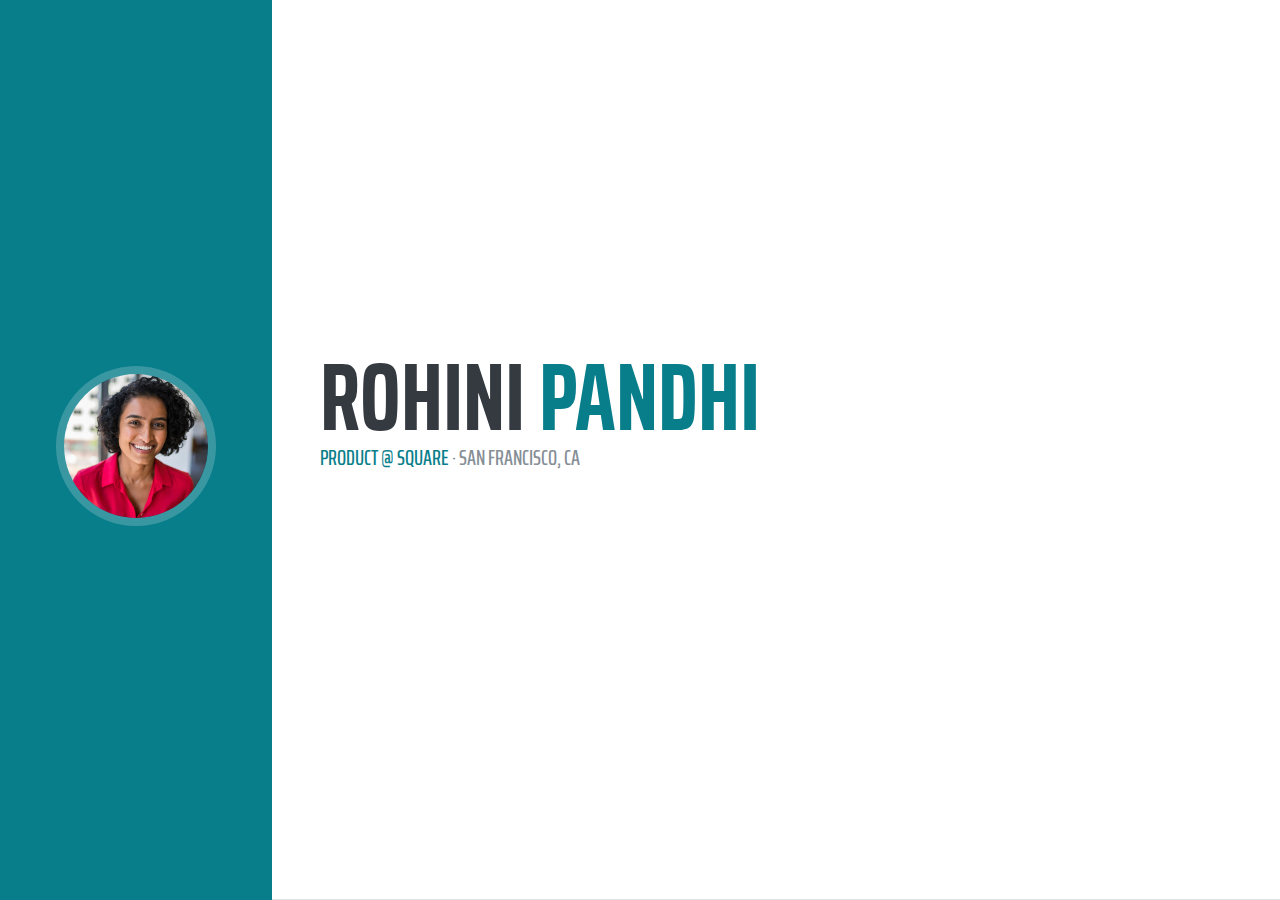
==== index.html @ e5aa47ea "first commit" ====
<!DOCTYPE html>
<html lang="en">

  <head>

    <meta charset="utf-8">
    <meta name="viewport" content="width=device-width, initial-scale=1, shrink-to-fit=no">
    <meta name="description" content="">
    <meta name="author" content="">

    <title>Rohini Pandhi</title>

    <!-- Bootstrap core CSS -->
    <link href="bootstrap/css/bootstrap.min.css" rel="stylesheet">

    <!-- Custom fonts for this template -->
    <link href="https://fonts.googleapis.com/css?family=Saira+Extra+Condensed:100,200,300,400,500,600,700,800,900" rel="stylesheet">
    <link href="https://fonts.googleapis.com/css?family=Open+Sans:300,300i,400,400i,600,600i,700,700i,800,800i" rel="stylesheet">
    <link rel="stylesheet" href="https://use.fontawesome.com/releases/v5.0.13/css/all.css" integrity="sha384-DNOHZ68U8hZfKXOrtjWvjxusGo9WQnrNx2sqG0tfsghAvtVlRW3tvkXWZh58N9jp" crossorigin="anonymous">

    <!-- Custom styles for this template -->
    <link href="css/resume.min.css" rel="stylesheet">

    <link rel="icon" type="image/png" href="favicon.png"/>

  </head>

  <body id="page-top">

    <nav class="navbar navbar-expand-lg navbar-dark bg-primary fixed-top" id="sideNav">
      <a class="navbar-brand js-scroll-trigger" href="#page-top">
        <span class="d-none d-lg-block">
          <img class="img-fluid img-profile rounded-circle mx-auto mb-2" src="img/profile.jpg" alt="">
        </span>
      </a>
      <button class="navbar-toggler" type="button" data-toggle="collapse" data-target="#navbarSupportedContent" aria-controls="navbarSupportedContent" aria-expanded="false" aria-label="Toggle navigation">
        <span class="navbar-toggler-icon"></span>
      </button>
      <div class="collapse navbar-collapse" id="navbarSupportedContent">
      </div>
    </nav>

    <div class="container-fluid p-0">

      <section class="resume-section p-3 p-lg-5 d-flex d-column" id="about">
        <div class="my-auto">
          <h1 class="mb-0">Rohini
            <span class="text-primary">Pandhi</span>
          </h1>
          <div class="subheading mb-5"><a href="https://squareup.com/" target="_blank">Product @ Square</a> · San Francisco, CA
          </div>
          <ul class="list-inline list-social-icons mb-0">
            <li class="list-inline-item">
              <a href="https://medium.com/@rohinip" target="_blank">
                <span class="fa-stack fa-lg">
                  <i class="fa fa-circle fa-stack-2x"></i>
                  <i class="fab fa-medium-m fa-stack-1x fa-inverse"></i>
                </span>
              </a>
            </li>
            <li class="list-inline-item">
              <a href="https://twitter.com/@rohinip" target="_blank">
                <span class="fa-stack fa-lg">
                  <i class="fa fa-circle fa-stack-2x"></i>
                  <i class="fab fa-twitter fa-stack-1x fa-inverse"></i>
                </span>
              </a>
            </li>
            <li class="list-inline-item">
              <a href="https://www.linkedin.com/in/rohinipandhi/" target="_blank">
                <span class="fa-stack fa-lg">
                  <i class="fa fa-circle fa-stack-2x"></i>
                  <i class="fab fa-linkedin fa-stack-1x fa-inverse"></i>
                </span>
              </a>
            </li>
            <li class="list-inline-item">
              <a href="https://github.com/rohinip" target="_blank">
                <span class="fa-stack fa-lg">
                  <i class="fa fa-circle fa-stack-2x"></i>
                  <i class="fab fa-github fa-stack-1x fa-inverse"></i>
                </span>
              </a>
            </li>
          </ul>
        </div>
      </section>

    <!-- Bootstrap core JavaScript -->
    <script src="bootstrap/js/bootstrap.bundle.min.js"></script>

  </body>

</html>
---- css/resume.min.css ----
body{font-family:'Open Sans',serif;padding-top:54px;color:#868e96}@media (min-width:992px){body{padding-top:0;padding-left:17rem}}h1,h2,h3,h4,h5,h6{font-family:'Saira Extra Condensed',serif;font-weight:700;text-transform:uppercase;color:#343a40}h1{font-size:6rem;line-height:5.5rem}h2{font-size:3.5rem}.subheading{text-transform:uppercase;font-weight:500;font-family:'Saira Extra Condensed',serif;font-size:1.35rem}.list-social-icons a{color:#495057}.list-social-icons a:hover{color:#066570}.list-social-icons a .fa-lg{font-size:1.75rem}.list-icons{font-size:3rem}.list-icons .list-inline-item i:hover{color:#bd5d38}#sideNav .navbar-nav .nav-item .nav-link{font-weight:600;text-transform:uppercase}@media (min-width:992px){#sideNav{text-align:center;position:fixed;top:0;left:0;display:flex;flex-direction:column;width:17rem;height:100vh}#sideNav .navbar-brand{display:flex;margin:auto auto 0;padding:.5rem}#sideNav .navbar-brand .img-profile{max-width:10rem;max-height:10rem;border:.5rem solid rgba(255,255,255,.2)}#sideNav .navbar-collapse{display:flex;align-items:flex-start;flex-grow:0;width:100%;margin-bottom:auto}#sideNav .navbar-collapse .navbar-nav{flex-direction:column;width:100%}#sideNav .navbar-collapse .navbar-nav .nav-item{display:block}#sideNav .navbar-collapse .navbar-nav .nav-item .nav-link{display:block}}section.resume-section{border-bottom:1px solid #dee2e6;padding-top:5rem!important;padding-bottom:5rem!important}section.resume-section .resume-item .resume-date{min-width:none}@media (min-width:768px){section.resume-section{min-height:100vh}section.resume-section .resume-item .resume-date{min-width:18rem}}@media (min-width:992px){section.resume-section{padding-top:3rem!important;padding-bottom:3rem!important}}.bg-primary{background-color:#087E8B!important}.text-primary{color:#087E8B!important}a{color:#087E8B}a:active,a:focus,a:hover{color:#066570}
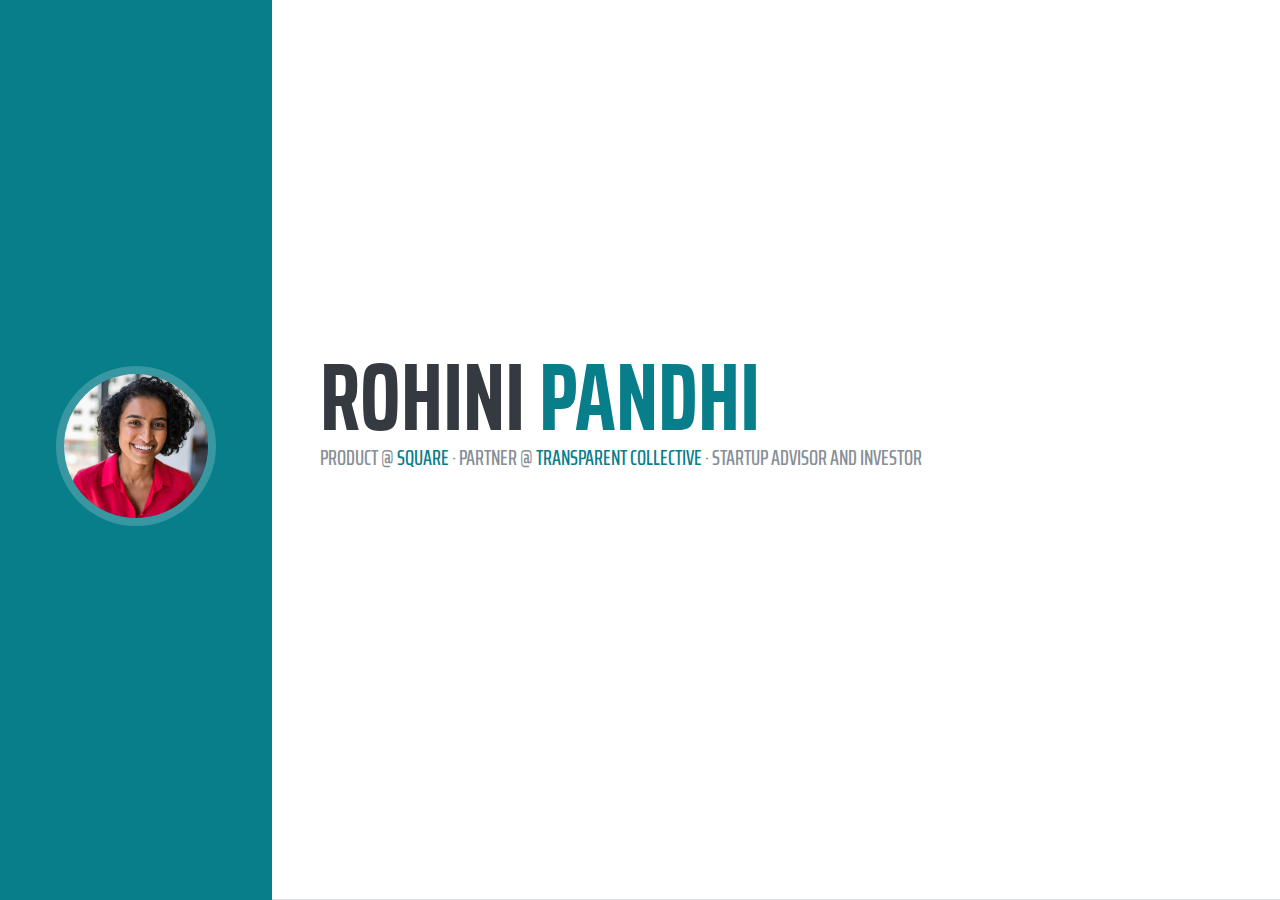
==== commit 448671da: "updated mobile" ====
--- a/index.html
+++ b/index.html
@@ -12,15 +12,10 @@
 
     <!-- Bootstrap core CSS -->
     <link href="bootstrap/css/bootstrap.min.css" rel="stylesheet">
-
-    <!-- Custom fonts for this template -->
     <link href="https://fonts.googleapis.com/css?family=Saira+Extra+Condensed:100,200,300,400,500,600,700,800,900" rel="stylesheet">
     <link href="https://fonts.googleapis.com/css?family=Open+Sans:300,300i,400,400i,600,600i,700,700i,800,800i" rel="stylesheet">
     <link rel="stylesheet" href="https://use.fontawesome.com/releases/v5.0.13/css/all.css" integrity="sha384-DNOHZ68U8hZfKXOrtjWvjxusGo9WQnrNx2sqG0tfsghAvtVlRW3tvkXWZh58N9jp" crossorigin="anonymous">
-
-    <!-- Custom styles for this template -->
     <link href="css/resume.min.css" rel="stylesheet">
-
     <link rel="icon" type="image/png" href="favicon.png"/>
 
   </head>
@@ -30,12 +25,9 @@
     <nav class="navbar navbar-expand-lg navbar-dark bg-primary fixed-top" id="sideNav">
       <a class="navbar-brand js-scroll-trigger" href="#page-top">
         <span class="d-none d-lg-block">
-          <img class="img-fluid img-profile rounded-circle mx-auto mb-2" src="img/profile.jpg" alt="">
+          <img class="img-fluid img-profile rounded-circle mx-auto mb-2" src="img/profile.jpg" alt="Rohini Pandhi">
         </span>
       </a>
-      <button class="navbar-toggler" type="button" data-toggle="collapse" data-target="#navbarSupportedContent" aria-controls="navbarSupportedContent" aria-expanded="false" aria-label="Toggle navigation">
-        <span class="navbar-toggler-icon"></span>
-      </button>
       <div class="collapse navbar-collapse" id="navbarSupportedContent">
       </div>
     </nav>
@@ -47,7 +39,7 @@
           <h1 class="mb-0">Rohini
             <span class="text-primary">Pandhi</span>
           </h1>
-          <div class="subheading mb-5"><a href="https://squareup.com/" target="_blank">Product @ Square</a> · San Francisco, CA
+          <div class="subheading mb-5">Product @ <a href="https://squareup.com/" target="_blank">Square</a> · Partner @ <a href="https://www.transparentcollective.com/" target="_blank">Transparent Collective</a> · Startup Advisor and Investor
           </div>
           <ul class="list-inline list-social-icons mb-0">
             <li class="list-inline-item">
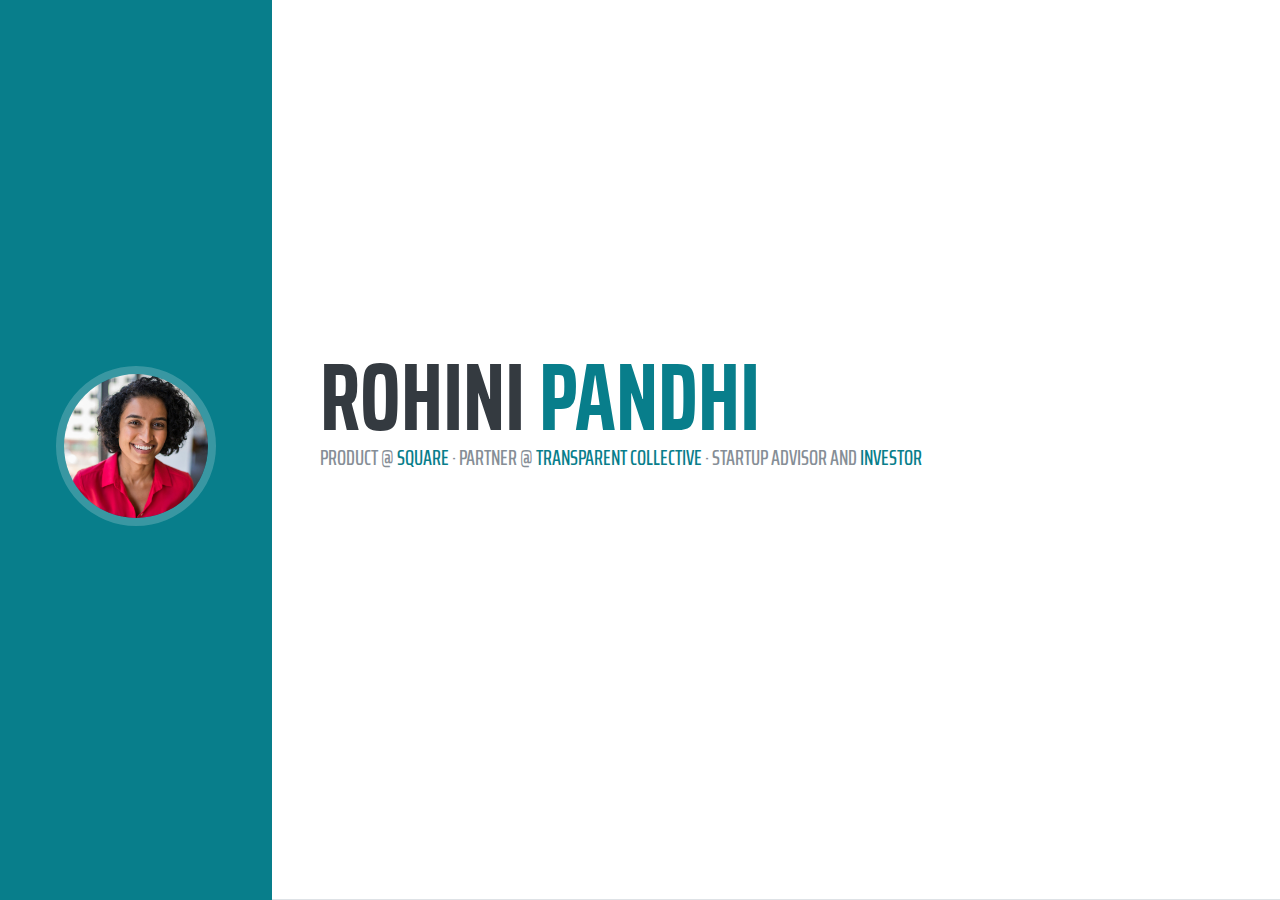
==== commit 777674bd: "Update index.html" ====
--- a/index.html
+++ b/index.html
@@ -39,7 +39,7 @@
           <h1 class="mb-0">Rohini
             <span class="text-primary">Pandhi</span>
           </h1>
-          <div class="subheading mb-5">Product @ <a href="https://squareup.com/" target="_blank">Square</a> · Partner @ <a href="https://www.transparentcollective.com/" target="_blank">Transparent Collective</a> · Startup Advisor and Investor
+          <div class="subheading mb-5">Product @ <a href="https://squareup.com/" target="_blank">Square</a> · Partner @ <a href="https://www.transparentcollective.com/" target="_blank">Transparent Collective</a> · Startup Advisor and <a href="https://angel.co/p/rohinip" target="_blank">Investor</a>
           </div>
           <ul class="list-inline list-social-icons mb-0">
             <li class="list-inline-item">
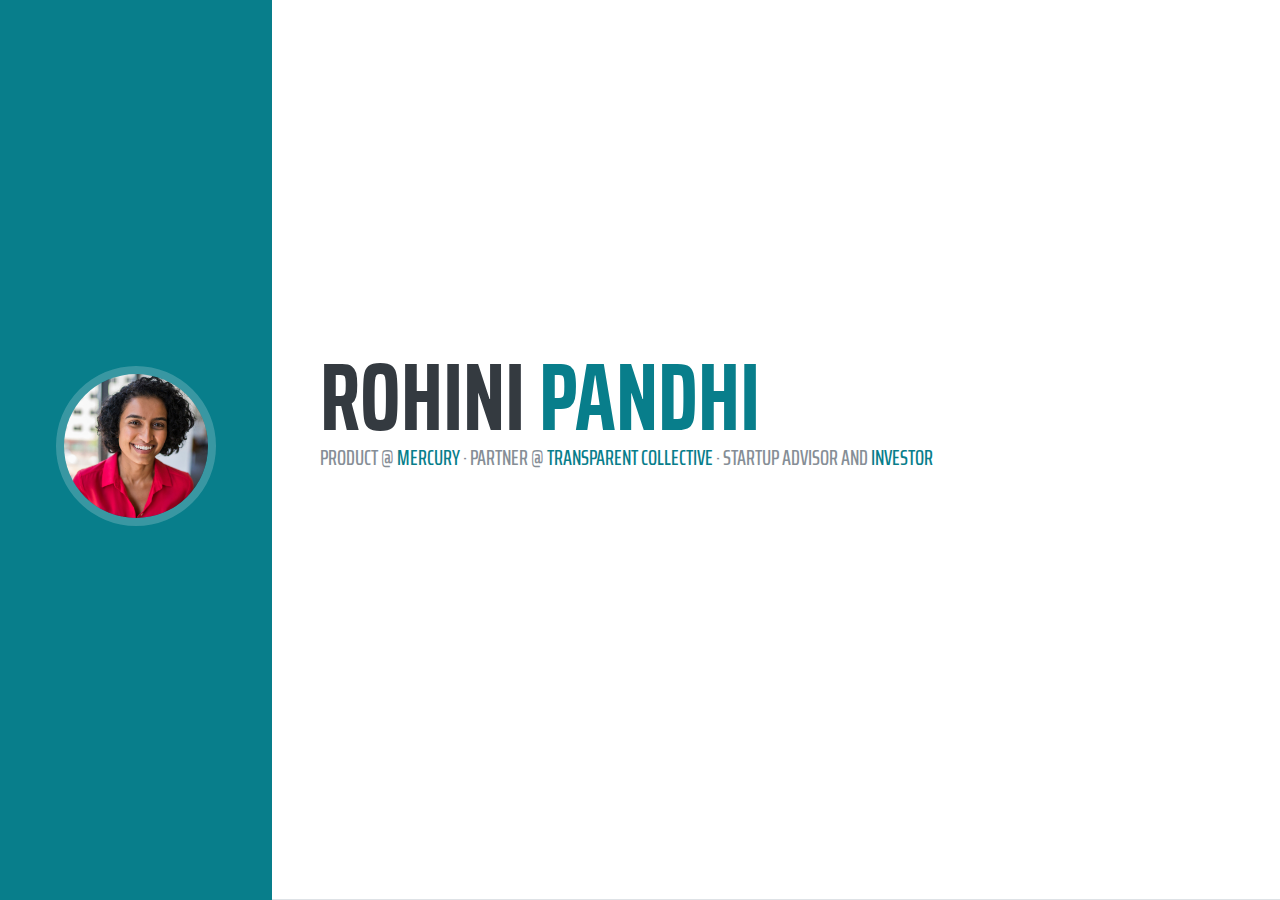
==== commit e1b7f5c8: "Update index.html" ====
--- a/index.html
+++ b/index.html
@@ -39,7 +39,7 @@
           <h1 class="mb-0">Rohini
             <span class="text-primary">Pandhi</span>
           </h1>
-          <div class="subheading mb-5">Product @ <a href="https://squareup.com/" target="_blank">Square</a> · Partner @ <a href="https://www.transparentcollective.com/" target="_blank">Transparent Collective</a> · Startup Advisor and <a href="https://angel.co/p/rohinip" target="_blank">Investor</a>
+          <div class="subheading mb-5">Product @ <a href="https://mercury.com/" target="_blank">Mercury</a> · Partner @ <a href="https://www.transparentcollective.com/" target="_blank">Transparent Collective</a> · Startup Advisor and <a href="https://angel.co/p/rohinip" target="_blank">Investor</a>
           </div>
           <ul class="list-inline list-social-icons mb-0">
             <li class="list-inline-item">
@@ -74,6 +74,16 @@
                 </span>
               </a>
             </li>
+        <!--
+            <li class="list-inline-item">
+              <a href="https://app.reclaim.ai/m/rohini/meeting" target="_blank">
+                <span class="fa-stack fa-lg">
+                  <i class="fa fa-circle fa-stack-2x"></i>
+                  <i class="fa fa-calendar-check fa-stack-1x fa-inverse"></i>
+                </span>
+              </a>
+            </li>
+        -->
           </ul>
         </div>
       </section>
